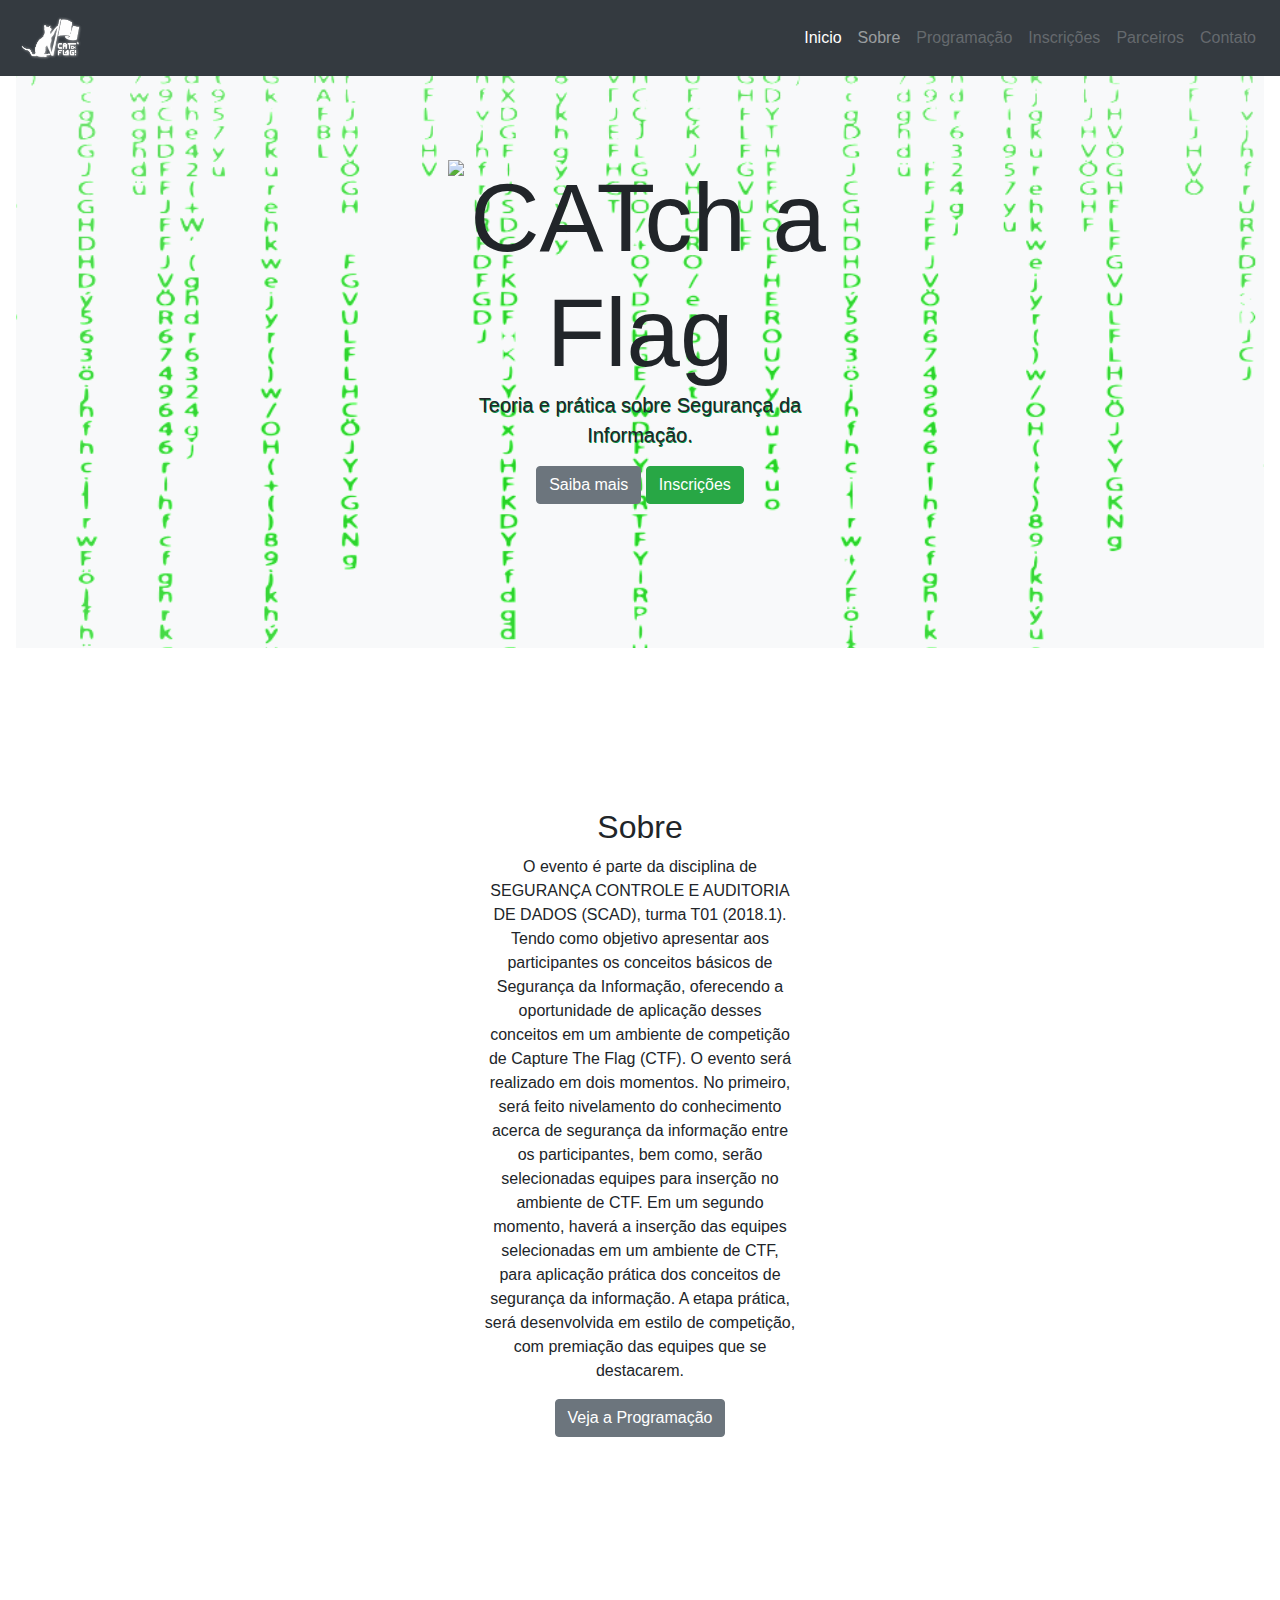
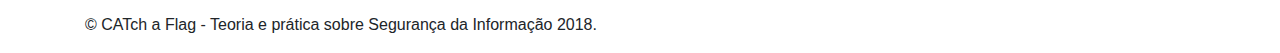
==== index.html @ 907e1eb1 "inserção de imagem visual" ====
<!doctype html>
<html lang="en">
  <head>
    <meta charset="utf-8">
    <meta name="viewport" content="width=device-width, initial-scale=1, shrink-to-fit=no">
    <meta name="description" content="">
    <meta name="author" content="">
    <link rel="icon" href="favicon.ico">

    <title>CATch a Flag - Teoria e prática sobre Segurança da Informação 2018</title>

    <!-- Bootstrap core CSS -->
    <link href="https://stackpath.bootstrapcdn.com/bootstrap/4.1.3/css/bootstrap.min.css" rel="stylesheet">

    <!-- Custom styles for this template -->
    <link href="style.css" rel="stylesheet">
  </head>

  <body>

    <nav class="navbar navbar-expand-md navbar-dark fixed-top bg-dark">
      <a class="navbar-brand" href="#"><img src="img/brand.png" height="50px" alt="CATchaFlag"></a>
      <button class="navbar-toggler" type="button" data-toggle="collapse" data-target="#navbarsExampleDefault" aria-controls="navbarsExampleDefault" aria-expanded="false" aria-label="Toggle navigation">
        <span class="navbar-toggler-icon"></span>
      </button>

      <div class="collapse navbar-collapse" id="navbarCollapse">
          <ul class="navbar-nav ml-auto">
            <li class="nav-item active">
              <a class="nav-link" href="#">Inicio <span class="sr-only">(current)</span></a>
            </li>
            <li class="nav-item">
              <a class="nav-link" href="#about">Sobre</a>
            </li>
            <li class="nav-item">
              <a class="nav-link disabled " href="#program">Programação</a>
            </li>
            <li class="nav-item">
              <a class="nav-link disabled" href="#subscribe">Inscrições</a>
              
            </li>
            <li class="nav-item">
                <a class="nav-link disabled " href="#partneers">Parceiros</a>
              </li>
            <li class="nav-item ">
              <a class="nav-link disabled" href="#contact">Contato</a>
            </li>
          </ul>
        </div>
      </nav>
    </nav>

    <main role="main">

      <!-- Main jumbotron for a primary marketing message or call to action -->
      <div class=" parallax position-relative overflow-hidden p-3 p-md-5 m-md-3 text-center bg-light"  >
          <div class="col-md-5 p-lg-5 mx-auto my-5 ">
            <img class="display-1 font-weight-normal img-fluid"  src="img/logosite.png"  alt="CATch a Flag">
            <p class="lead font-weight-normal" style="text-shadow: 0.5px 1px rgb(9, 146, 66);">Teoria e prática sobre Segurança da Informação.</p>
            <a class="btn btn-secondary" href="#about">Saiba mais </a>
            <a class="btn btn-success" href="#subscribe">Inscrições</a>
          </div>
        </div>

        <section id="about">
            <div class="container">
                <!-- Example row of columns -->
                <div class="row position-relative op-3 p-md-5 m-md-3 text-center ">
                  <div class="col-md-5 p-lg-5 mx-auto my-5 ">
                    <h2>Sobre</h2>
                    <p>O evento é parte da disciplina de SEGURANÇA CONTROLE E AUDITORIA DE DADOS (SCAD), turma T01 (2018.1). Tendo como objetivo apresentar aos participantes os conceitos básicos de Segurança da Informação, oferecendo a oportunidade de aplicação desses conceitos em um ambiente de competição de Capture The Flag (CTF).

                        O evento será realizado em dois momentos. No primeiro, será feito nivelamento do conhecimento acerca de segurança da informação entre os participantes, bem como, serão selecionadas equipes para inserção no ambiente de CTF. Em um segundo momento, haverá a inserção das equipes selecionadas em um ambiente de CTF, para aplicação prática dos conceitos de segurança da informação.
                        
                        A etapa prática, será desenvolvida em estilo de competição, com premiação das equipes que se destacarem.
                        </p>
                    <p><a class="btn btn-secondary" href="#program" role="button">Veja a Programação</a></p>
                  </div>
                  
                </div>
        </section>
        
      



    </main>

    <footer class="container">
      <p>&copy; CATch a Flag - Teoria e prática sobre Segurança da Informação 2018.</p>
    </footer>

    <!-- Bootstrap core JavaScript
    ================================================== -->
    <!-- Placed at the end of the document so the pages load faster -->
    <script src="https://code.jquery.com/jquery-3.3.1.slim.min.js" integrity="sha384-q8i/X+965DzO0rT7abK41JStQIAqVgRVzpbzo5smXKp4YfRvH+8abtTE1Pi6jizo" crossorigin="anonymous"></script>
    <script>window.jQuery || document.write('<script src="https://cdnjs.cloudflare.com/ajax/libs/jQuery-slimScroll/1.3.8/jquery.slimscroll.min.js"><\/script>')</script>
    <script src="https://cdnjs.cloudflare.com/ajax/libs/popper.js/1.14.4/popper.min.js"></script>
    <script src="https://stackpath.bootstrapcdn.com/bootstrap/4.1.3/js/bootstrap.min.js"></script>
  </body>
</html>
---- style.css ----
/* Move down content because we have a fixed navbar that is 3.5rem tall */
body {

}

.parallax { 
  /* The image used */
background-image: url("img/parallax.png");
/* Set a specific height */
height: 100%; 

/* Create the parallax scrolling effect */
background-attachment: fixed;
background-position: center;
background-repeat: no-repeat;
background-size: cover;
}
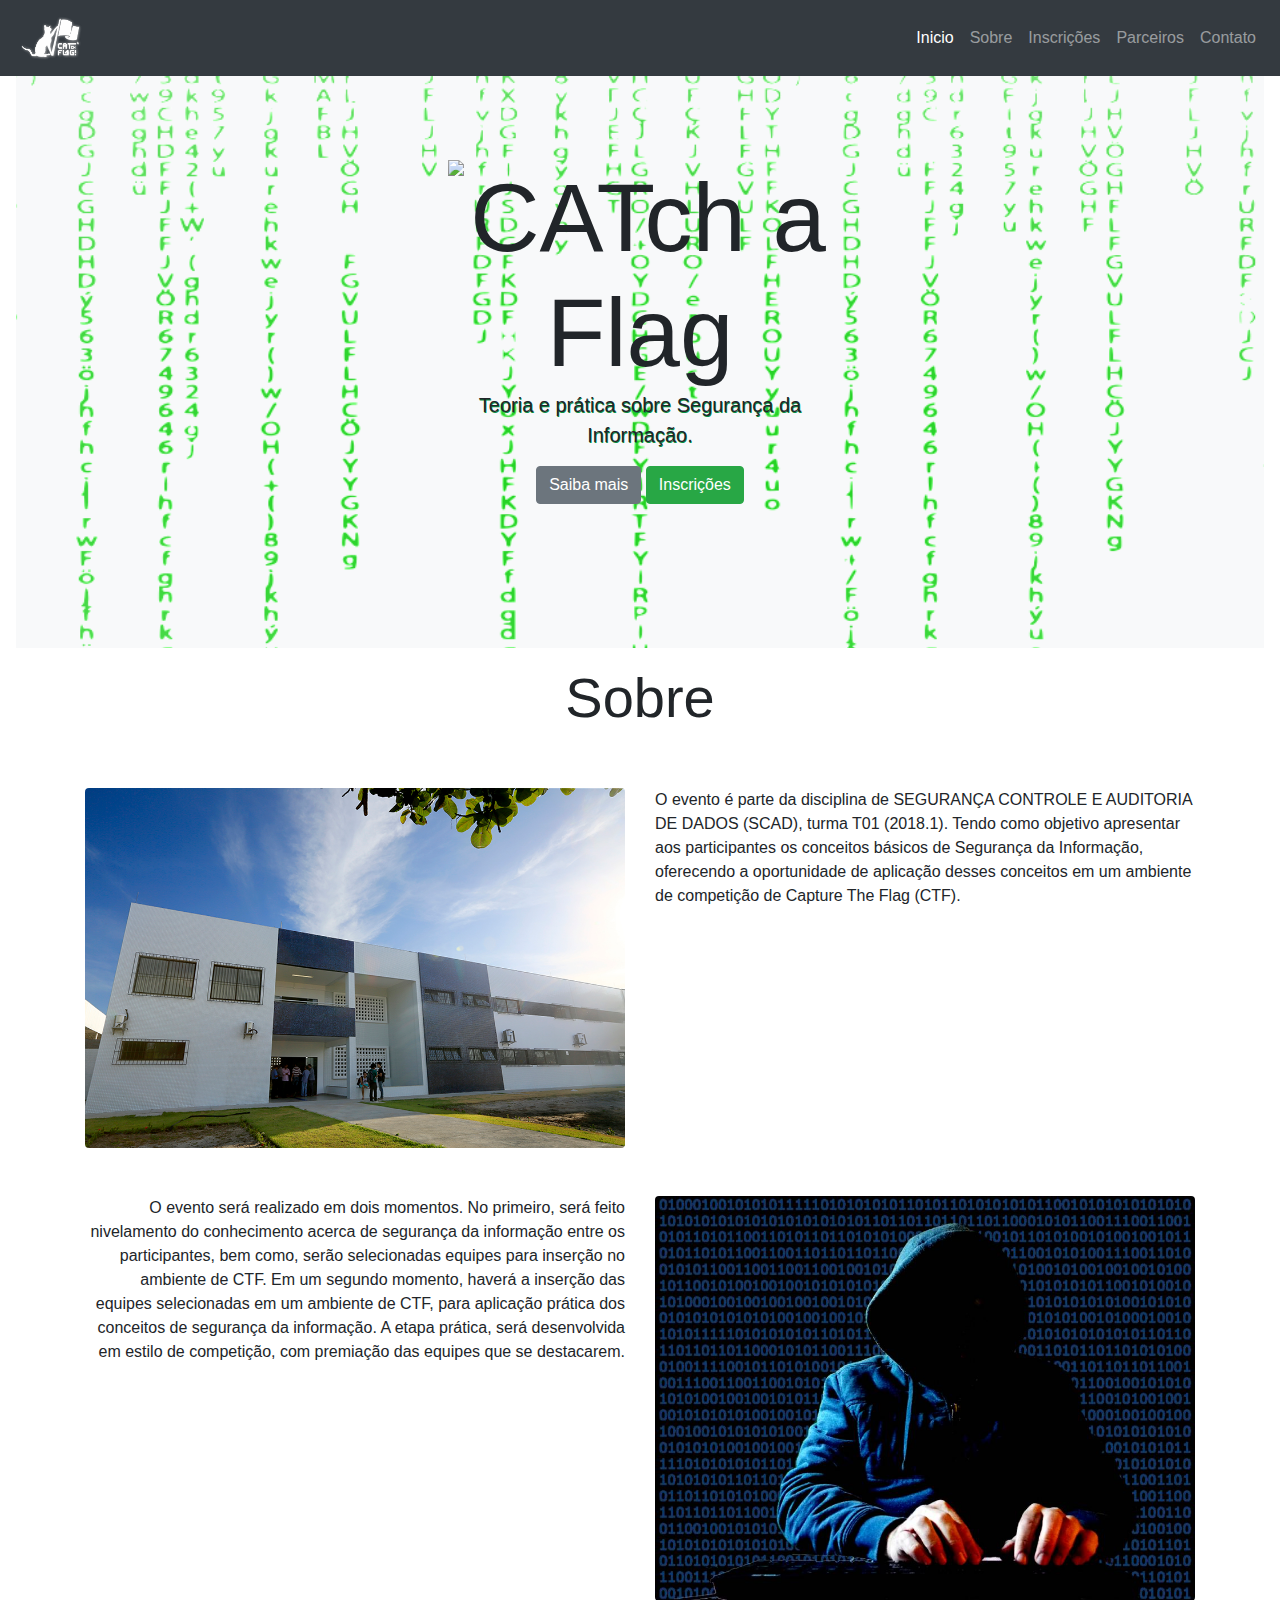
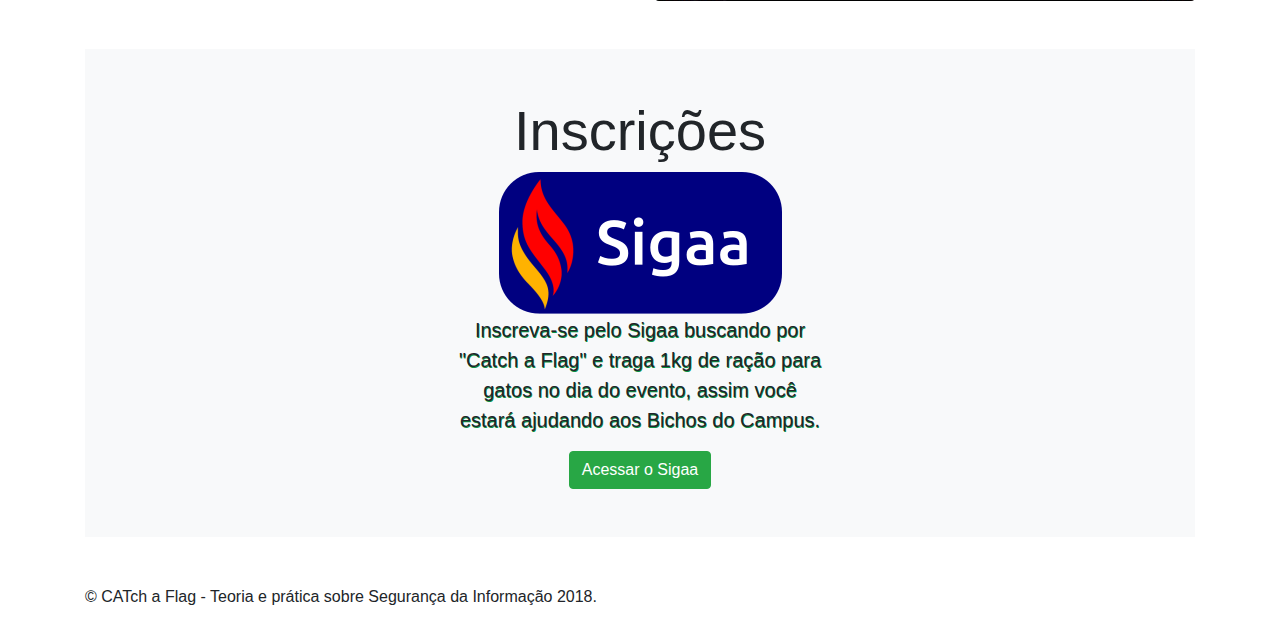
==== commit 838c8648: "Adição de novos campos" ====
--- a/index.html
+++ b/index.html
@@ -32,18 +32,18 @@
             <li class="nav-item">
               <a class="nav-link" href="#about">Sobre</a>
             </li>
+            <!--<li class="nav-item">
+              <a class="nav-link disabled " href="#program">Programação</a>
+            </li>-->
             <li class="nav-item">
-              <a class="nav-link disabled " href="#program">Programação</a>
-            </li>
-            <li class="nav-item">
-              <a class="nav-link disabled" href="#subscribe">Inscrições</a>
+              <a class="nav-link " href="#subscribe">Inscrições</a>
               
             </li>
             <li class="nav-item">
-                <a class="nav-link disabled " href="#partneers">Parceiros</a>
+                <a class="nav-link " href="#partneers">Parceiros</a>
               </li>
             <li class="nav-item ">
-              <a class="nav-link disabled" href="#contact">Contato</a>
+              <a class="nav-link " href="#contact">Contato</a>
             </li>
           </ul>
         </div>
@@ -62,24 +62,55 @@
           </div>
         </div>
 
+        
         <section id="about">
-            <div class="container">
-                <!-- Example row of columns -->
-                <div class="row position-relative op-3 p-md-5 m-md-3 text-center ">
+          <div class="container">
+              <!-- Example row of columns -->
+             
+              <div class="row position-relative  text-center ">
+                <div class="col-md-7 p-lg-12 mx-auto my-12 ">
+                  <h2 class="display-4">Sobre</h2>
+                <!--<p><a class="btn btn-secondary" href="#program" role="button">Veja a Programação</a></p>-->
+                </div>
+              </div>
+              <div class="row  mt-5">
+                  <div class="col-md-6">
+                      <img src="img/dcomp.jpg" alt="dcomp" class="img-fluid rounded">             
+                    </div>
+                    <div class="col-md-6">
+                        <p>O evento é parte da disciplina de SEGURANÇA CONTROLE E AUDITORIA DE DADOS (SCAD), turma T01 (2018.1). Tendo como objetivo apresentar aos participantes os conceitos básicos de Segurança da Informação, oferecendo a oportunidade de aplicação desses conceitos em um ambiente de competição de Capture The Flag (CTF). </p>            
+                   </div>
+             </div>
+             <div class="row  mt-5">
+                <div class="col-md-6">
+                    <p class="text-right"  >  O evento será realizado em dois momentos. No primeiro, será feito nivelamento do conhecimento acerca de segurança da informação entre os participantes, bem como, serão selecionadas equipes para inserção no ambiente de CTF. Em um segundo momento, haverá a inserção das equipes selecionadas em um ambiente de CTF, para aplicação prática dos conceitos de segurança da informação. A etapa prática, será desenvolvida em estilo de competição, com premiação das equipes que se destacarem.</p>            
+                </div>
+              <div class="col-md-6">
+                      <img src="img/hackabout.jpg" alt="competidores" class="img-fluid rounded">             
+                </div>
+              
+                
+              </div>
+      </section>
+      <section id="subscribe">
+          <div class="container">
+              
+              <!-- Example row of columns -->
+              <div class="position-relative overflow-hidden text-center bg-light"  >
                   <div class="col-md-5 p-lg-5 mx-auto my-5 ">
-                    <h2>Sobre</h2>
-                    <p>O evento é parte da disciplina de SEGURANÇA CONTROLE E AUDITORIA DE DADOS (SCAD), turma T01 (2018.1). Tendo como objetivo apresentar aos participantes os conceitos básicos de Segurança da Informação, oferecendo a oportunidade de aplicação desses conceitos em um ambiente de competição de Capture The Flag (CTF).
-
-                        O evento será realizado em dois momentos. No primeiro, será feito nivelamento do conhecimento acerca de segurança da informação entre os participantes, bem como, serão selecionadas equipes para inserção no ambiente de CTF. Em um segundo momento, haverá a inserção das equipes selecionadas em um ambiente de CTF, para aplicação prática dos conceitos de segurança da informação.
-                        
-                        A etapa prática, será desenvolvida em estilo de competição, com premiação das equipes que se destacarem.
-                        </p>
-                    <p><a class="btn btn-secondary" href="#program" role="button">Veja a Programação</a></p>
+                      <h2 class="display-4">Inscrições</h2>
+                    <img class="display-1 font-weight-normal img-fluid"  src="img/sigaa.png"  alt="CATch a Flag">
+                    <p class="lead font-weight-normal" style="text-shadow: 0.5px 1px rgb(9, 146, 66);">Inscreva-se pelo Sigaa buscando por "Catch a Flag" e traga 1kg de ração para gatos no dia do evento, assim você estará ajudando aos Bichos do Campus.</p>
+                    <a class="btn btn-success" href="http://bit.ly/extensaoufs">Acessar o Sigaa</a>
                   </div>
-                  
                 </div>
-        </section>
+                
+              </div>
         
+      </section>
+      <section>
+        
+      </section>
       
 
 
--- a/style.css
+++ b/style.css
@@ -15,3 +15,17 @@
 background-repeat: no-repeat;
 background-size: cover;
 }
+
+.parallax2 { 
+  /* The image used */
+background-image: url("img/pata.png");
+
+/* Set a specific height */
+height: 100%; 
+
+/* Create the parallax scrolling effect */
+background-attachment: fixed;
+background-position: center;
+background-repeat: repeat;
+background-size: cover;
+}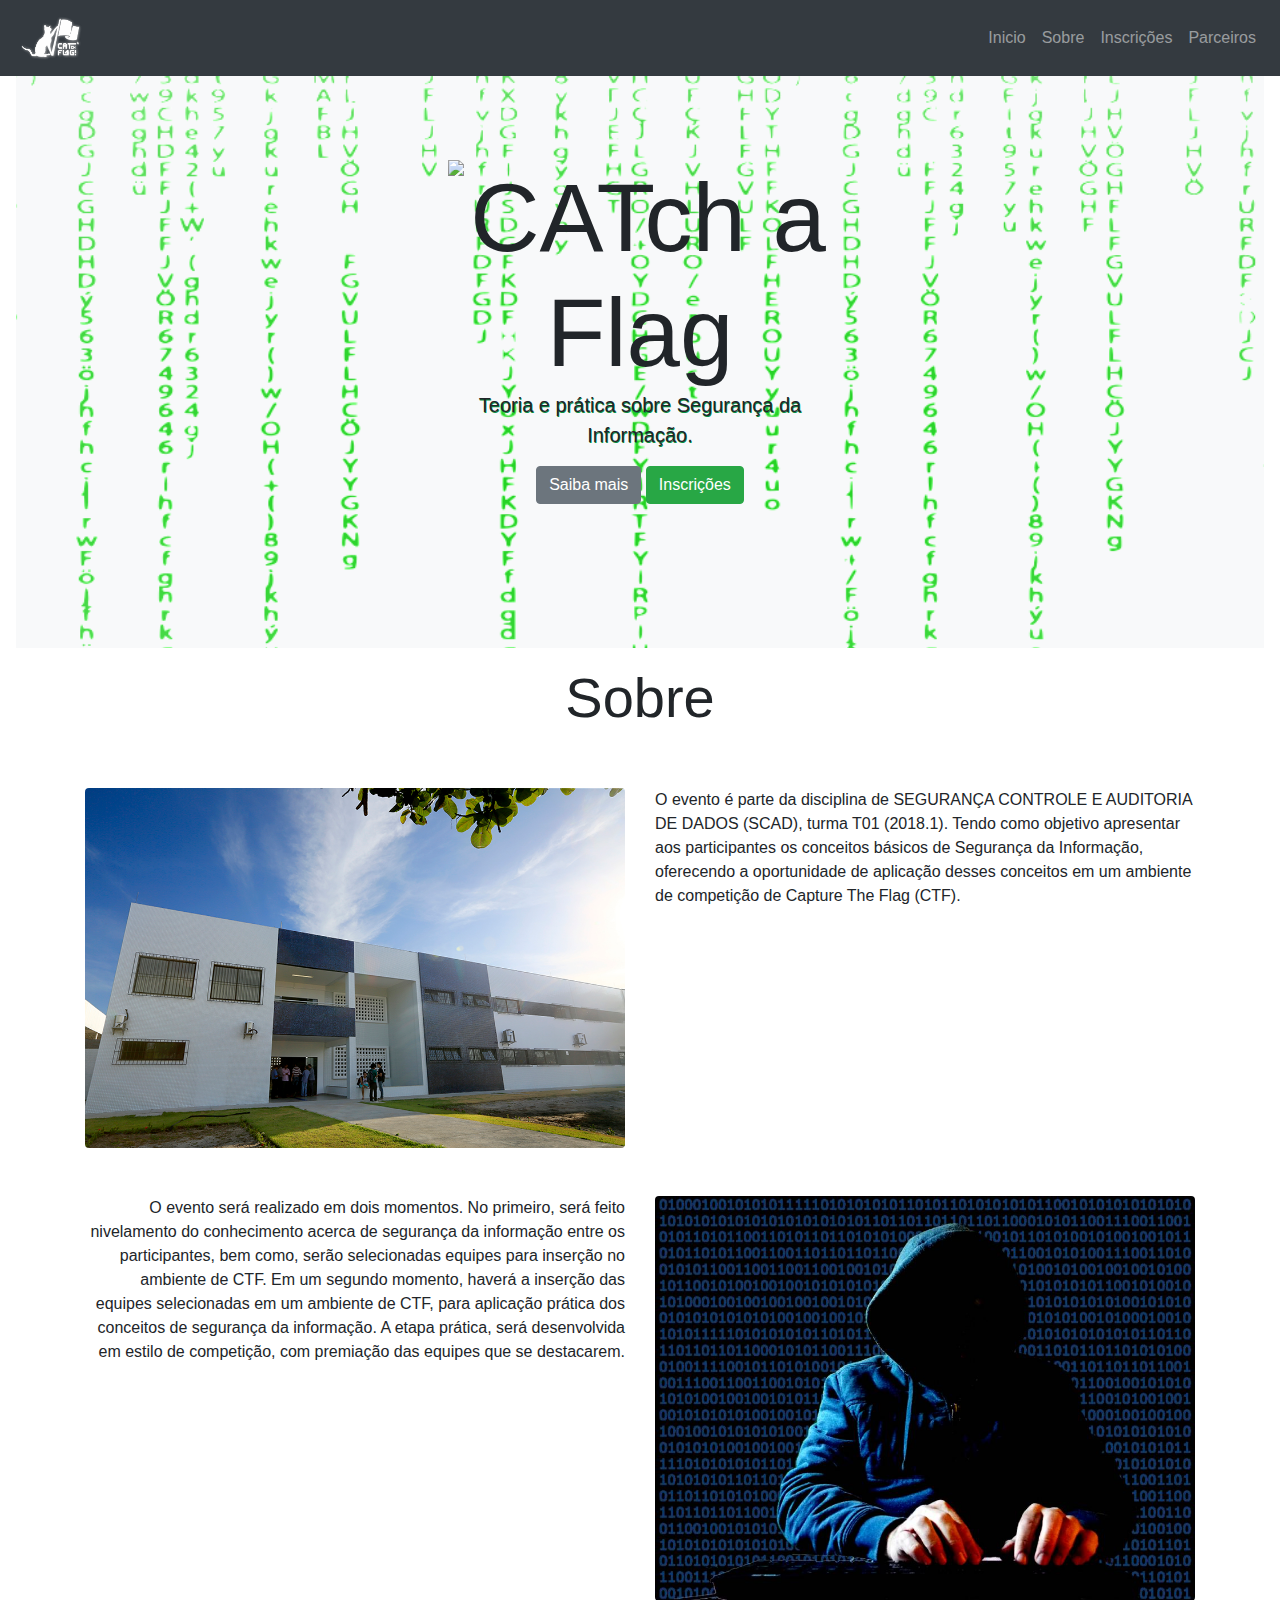
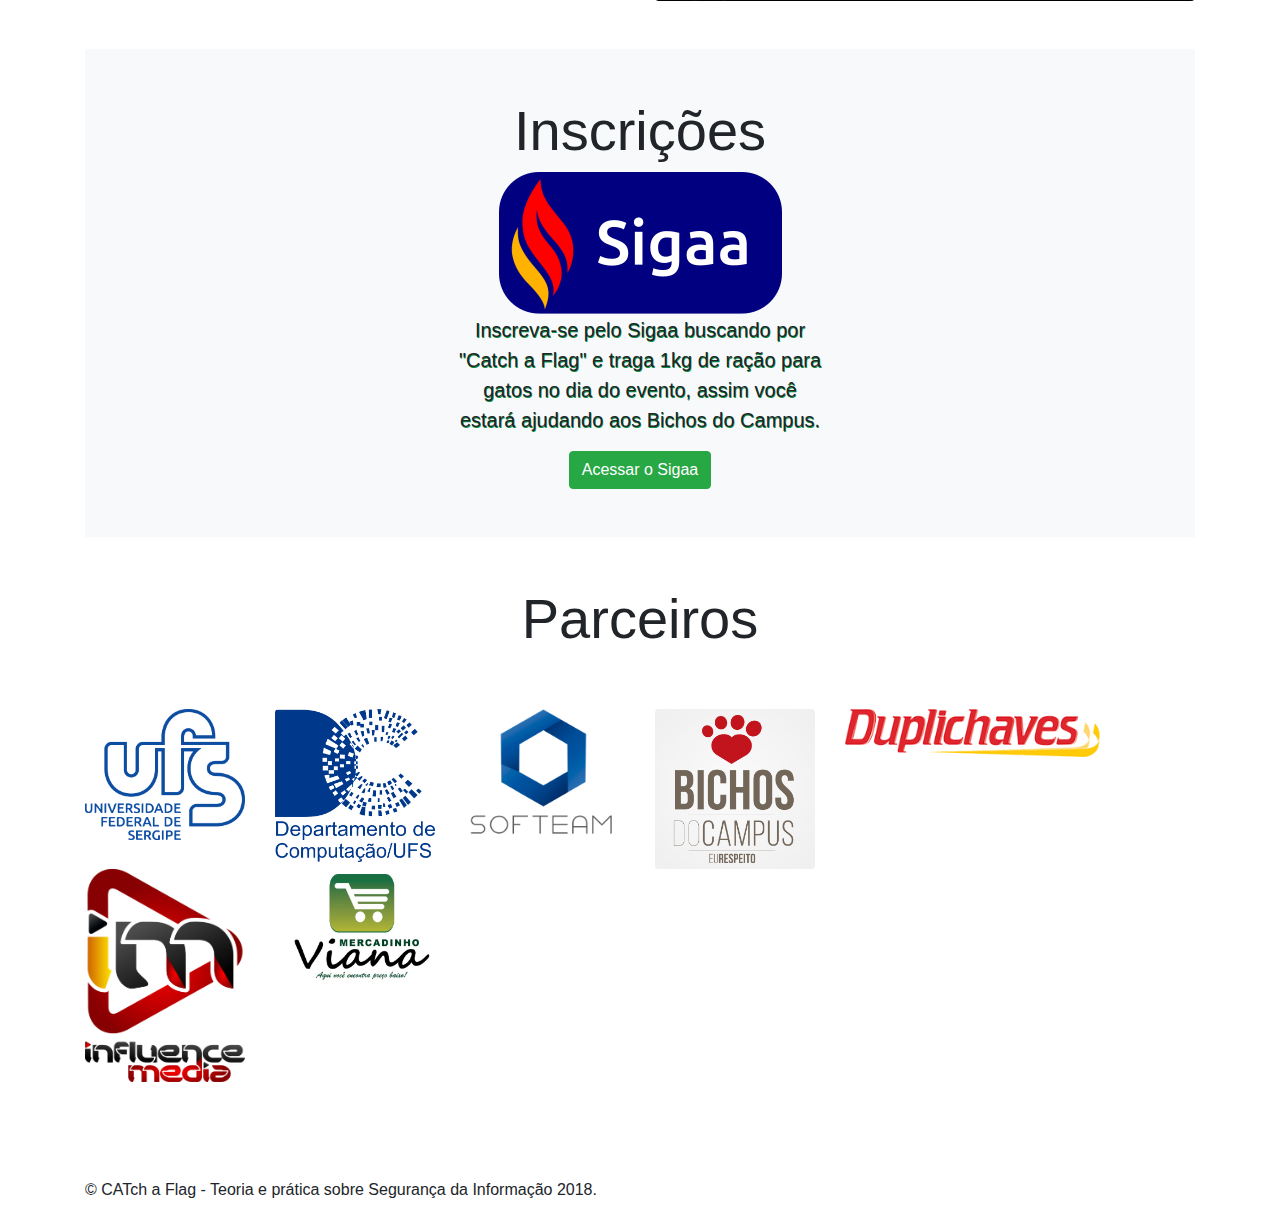
==== commit 9cbf6708: "Inserção de parceiros" ====
--- a/index.html
+++ b/index.html
@@ -26,7 +26,7 @@
 
       <div class="collapse navbar-collapse" id="navbarCollapse">
           <ul class="navbar-nav ml-auto">
-            <li class="nav-item active">
+            <li class="nav-item">
               <a class="nav-link" href="#">Inicio <span class="sr-only">(current)</span></a>
             </li>
             <li class="nav-item">
@@ -42,9 +42,9 @@
             <li class="nav-item">
                 <a class="nav-link " href="#partneers">Parceiros</a>
               </li>
-            <li class="nav-item ">
+            <!--<li class="nav-item ">
               <a class="nav-link " href="#contact">Contato</a>
-            </li>
+            </li>-->
           </ul>
         </div>
       </nav>
@@ -108,8 +108,48 @@
               </div>
         
       </section>
-      <section>
-        
+      <section id="partneers">
+          <div class="container">
+              <!-- Example row of columns -->
+             
+              <div class="row position-relative  text-center ">
+                <div class="col-md-7 p-lg-12 mx-auto my-12 ">
+                  <h2 class="display-4">Parceiros</h2>
+                <!--<p><a class="btn btn-secondary" href="#program" role="button">Veja a Programação</a></p>-->
+                </div>
+              </div>
+              <div class="row  mt-5">
+                  <div class="col-md-2">
+                      <img src="img/partners/ufs_principal_positiva.png" alt="dcomp" class="img-fluid rounded">             
+                    </div>
+                    <div class="col-md-2">
+                        <img src="img/partners/LOGO_DCOMP_UFS.png" alt="dcomp" class="img-fluid rounded">             
+                      </div>
+                      <div class="col-md-2">
+                          <img src="img/partners/softeam_logo1_trans.png" alt="dcomp" class="img-fluid rounded">             
+                        </div>
+                      <div class="col-md-2">
+                          <img src="img/partners/bichos.png" alt="dcomp" class="img-fluid rounded"> 
+                                      
+
+                          
+                          </div>
+                          <div class="col-md-3">
+                              <img src="img/partners/duplichaves.png" alt="dcomp" class="img-fluid ">             
+                          </div>
+                              <div class="col-md-2">
+                                  <img src="img/partners/LOGO_INFLUENCE_MEDIA.png" alt="dcomp" class="img-fluid rounded">             
+                                </div>
+                                <div class="col-md-2">
+                                    <img src="img/partners/Mercadinho_Viana.jpg" alt="dcomp" class="img-fluid rounded">             
+                                  </div>
+                   </div> 
+                   <div class="row  mt-5 text-center">         
+                            
+                            
+                               </div>     
+                    </div> 
+             </div>
       </section>
       
 
@@ -117,7 +157,7 @@
 
     </main>
 
-    <footer class="container">
+    <footer class="container mt-5">
       <p>&copy; CATch a Flag - Teoria e prática sobre Segurança da Informação 2018.</p>
     </footer>
 
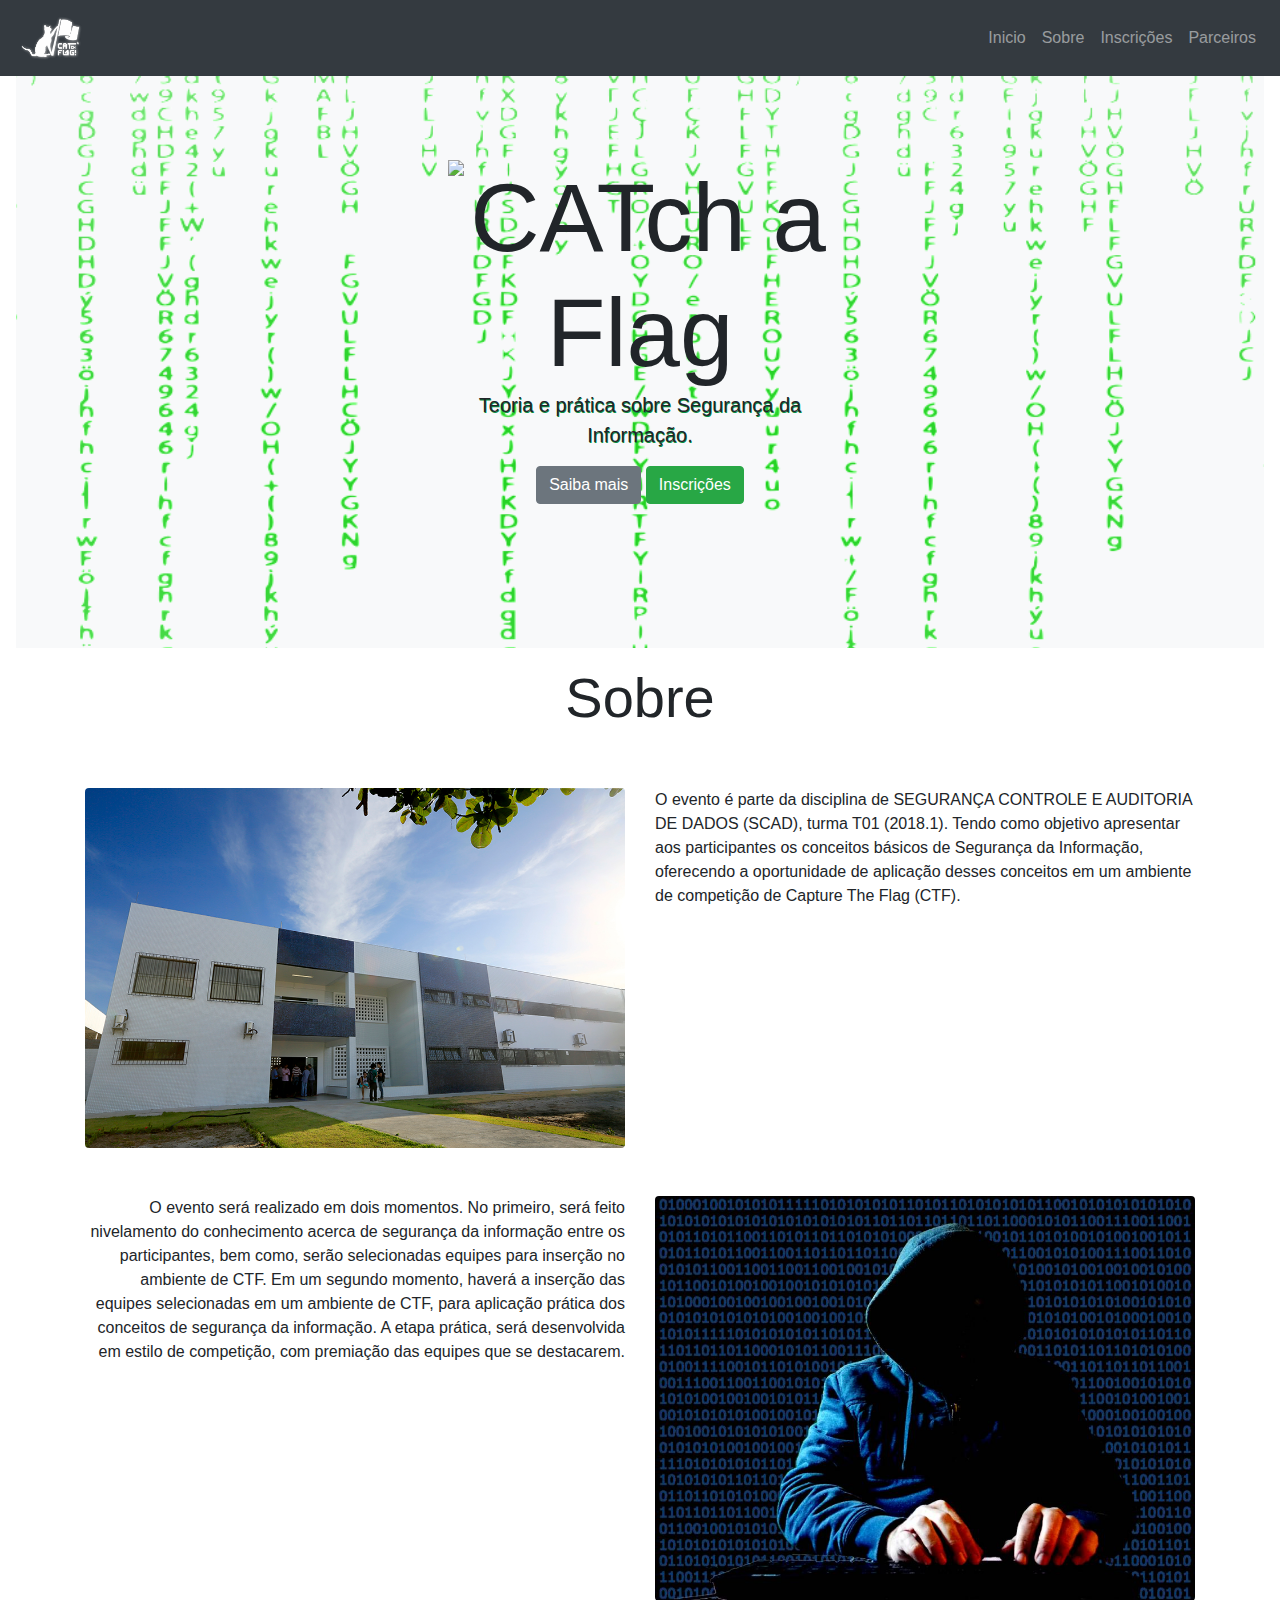
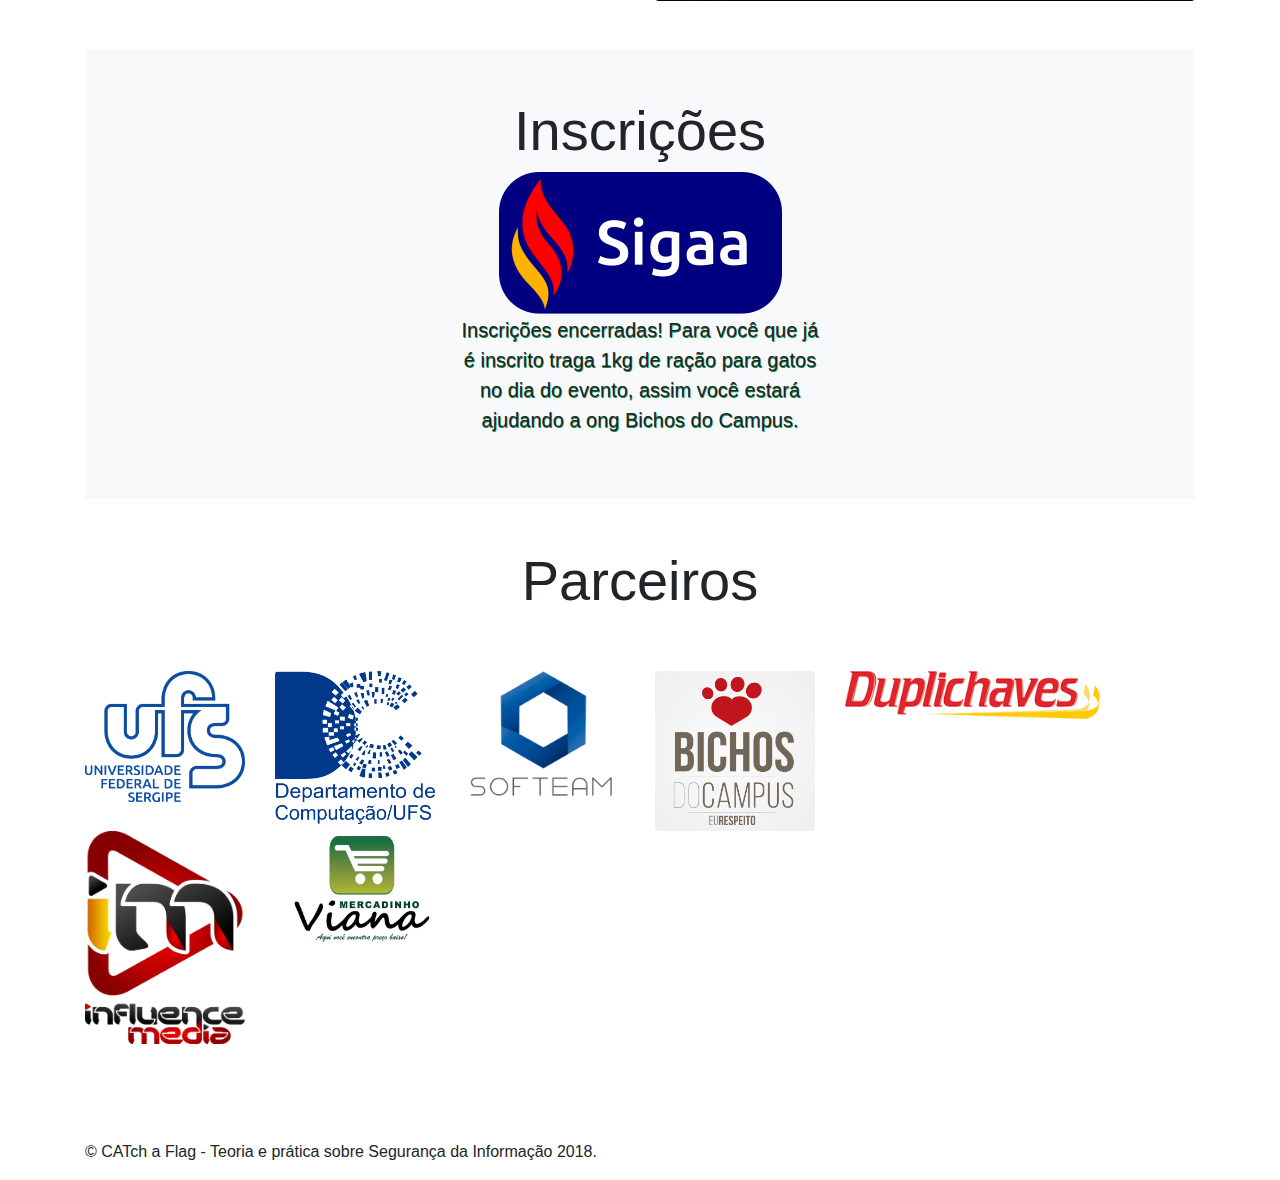
==== commit 03a88ac5: "Fechando as inscrições" ====
--- a/index.html
+++ b/index.html
@@ -100,8 +100,8 @@
                   <div class="col-md-5 p-lg-5 mx-auto my-5 ">
                       <h2 class="display-4">Inscrições</h2>
                     <img class="display-1 font-weight-normal img-fluid"  src="img/sigaa.png"  alt="CATch a Flag">
-                    <p class="lead font-weight-normal" style="text-shadow: 0.5px 1px rgb(9, 146, 66);">Inscreva-se pelo Sigaa buscando por "Catch a Flag" e traga 1kg de ração para gatos no dia do evento, assim você estará ajudando aos Bichos do Campus.</p>
-                    <a class="btn btn-success" href="http://bit.ly/extensaoufs">Acessar o Sigaa</a>
+                    <p class="lead font-weight-normal" style="text-shadow: 0.5px 1px rgb(9, 146, 66);">Inscrições encerradas! Para você que já é inscrito traga 1kg de ração para gatos no dia do evento, assim você estará ajudando a ong Bichos do Campus.</p>
+                    <!--<a class="btn btn-success" href="http://bit.ly/extensaoufs">Acessar o Sigaa</a>-->
                   </div>
                 </div>
                 
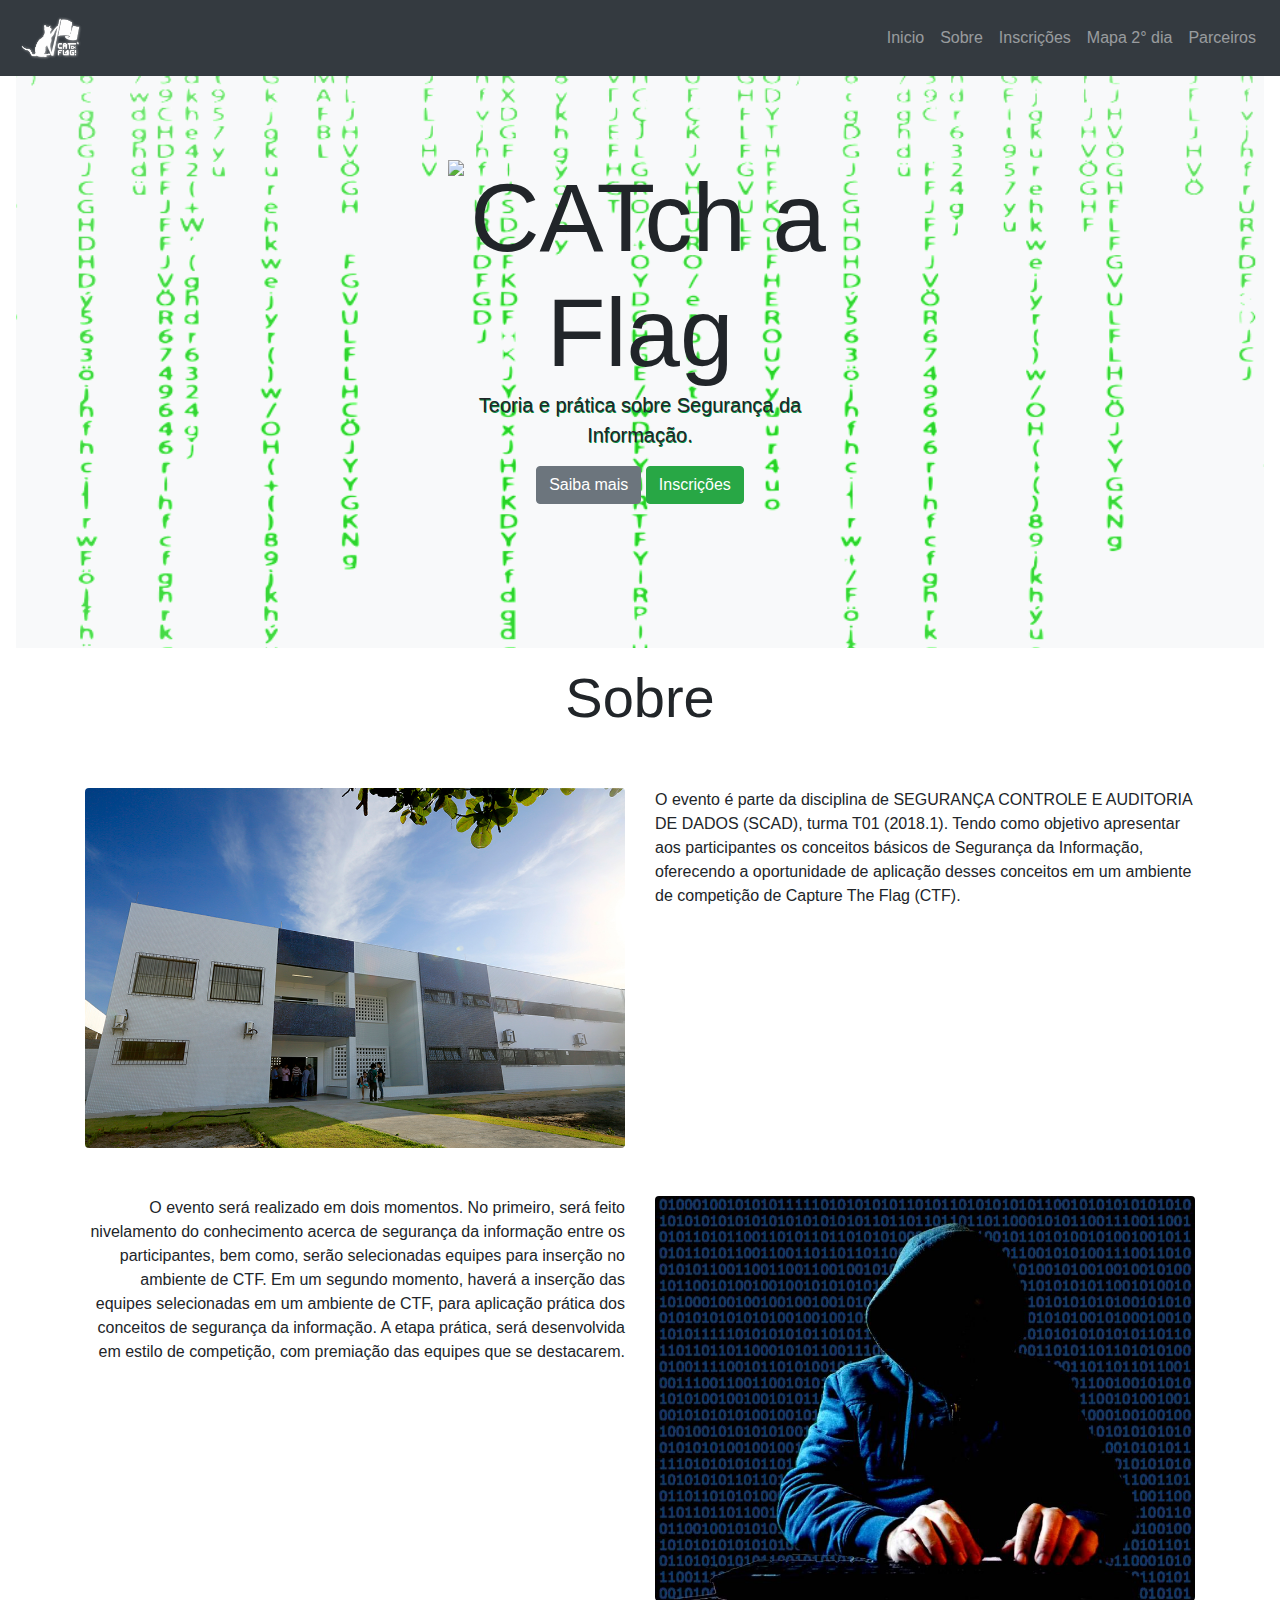
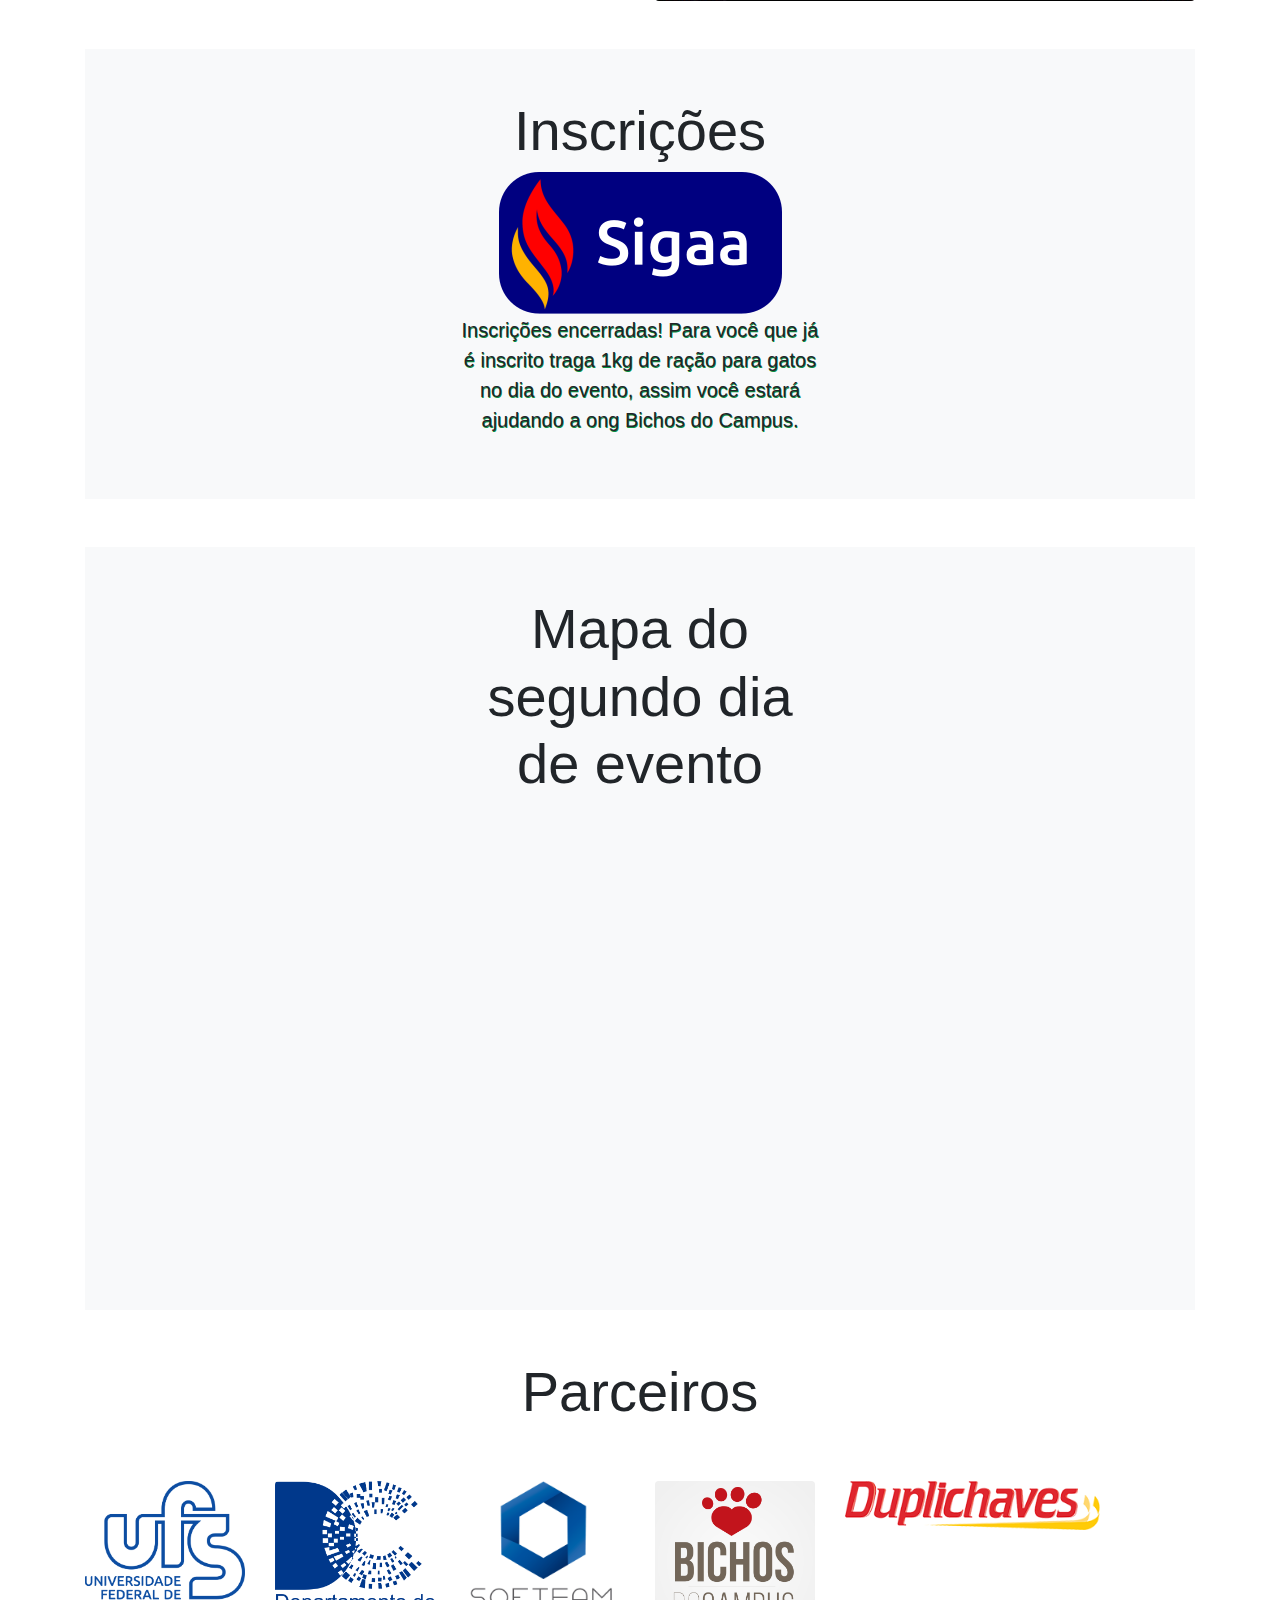
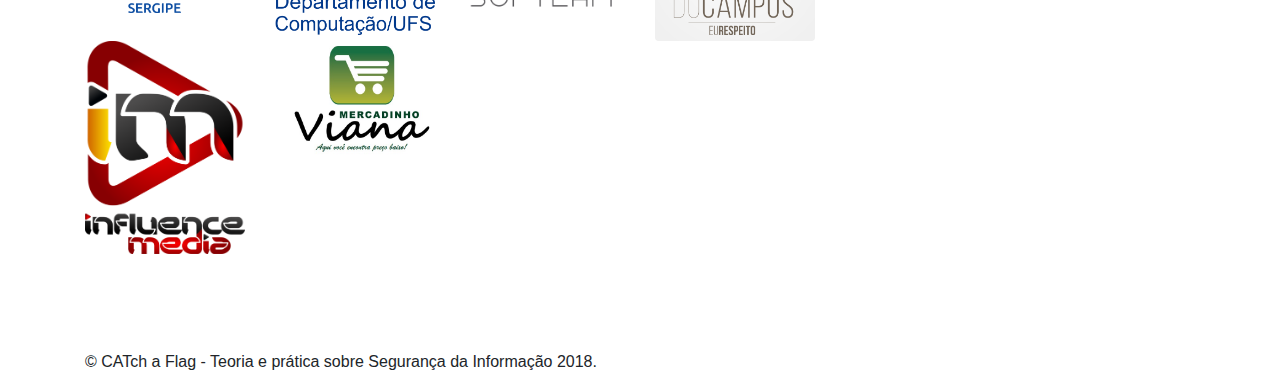
==== commit 8579487d: "Inserção do mapa" ====
--- a/index.html
+++ b/index.html
@@ -37,6 +37,10 @@
             </li>-->
             <li class="nav-item">
               <a class="nav-link " href="#subscribe">Inscrições</a>
+              
+            </li>
+            <li class="nav-item">
+              <a class="nav-link " href="#map">Mapa 2° dia</a>
               
             </li>
             <li class="nav-item">
@@ -108,6 +112,21 @@
               </div>
         
       </section>
+      <section id="Map">
+        <div class="container">
+            
+            <!-- Example row of columns -->
+            <div class="position-relative overflow-hidden text-center bg-light"  >
+                <div class="col-md-5 p-lg-5 mx-auto my-5 ">
+                    <h2 class="display-4">Mapa do segundo dia de evento</h2>
+                    <iframe src="https://www.google.com/maps/embed?pb=!1m28!1m12!1m3!1d979.3817821196689!2d-37.102023657968715!3d-10.923497091377483!2m3!1f0!2f0!3f0!3m2!1i1024!2i768!4f13.1!4m13!3e2!4m3!3m2!1d-10.9245777!2d-37.1047243!4m3!3m2!1d-10.9226412!2d-37.0998674!4m3!3m2!1d-10.9238667!2d-37.101569999999995!5e0!3m2!1spt-BR!2sbr!4v1536260952082" width="600" height="450" frameborder="0" style="border:0" allowfullscreen></iframe>
+                  
+                </div>
+              </div>
+              
+            </div>
+      
+    </section>
       <section id="partneers">
           <div class="container">
               <!-- Example row of columns -->
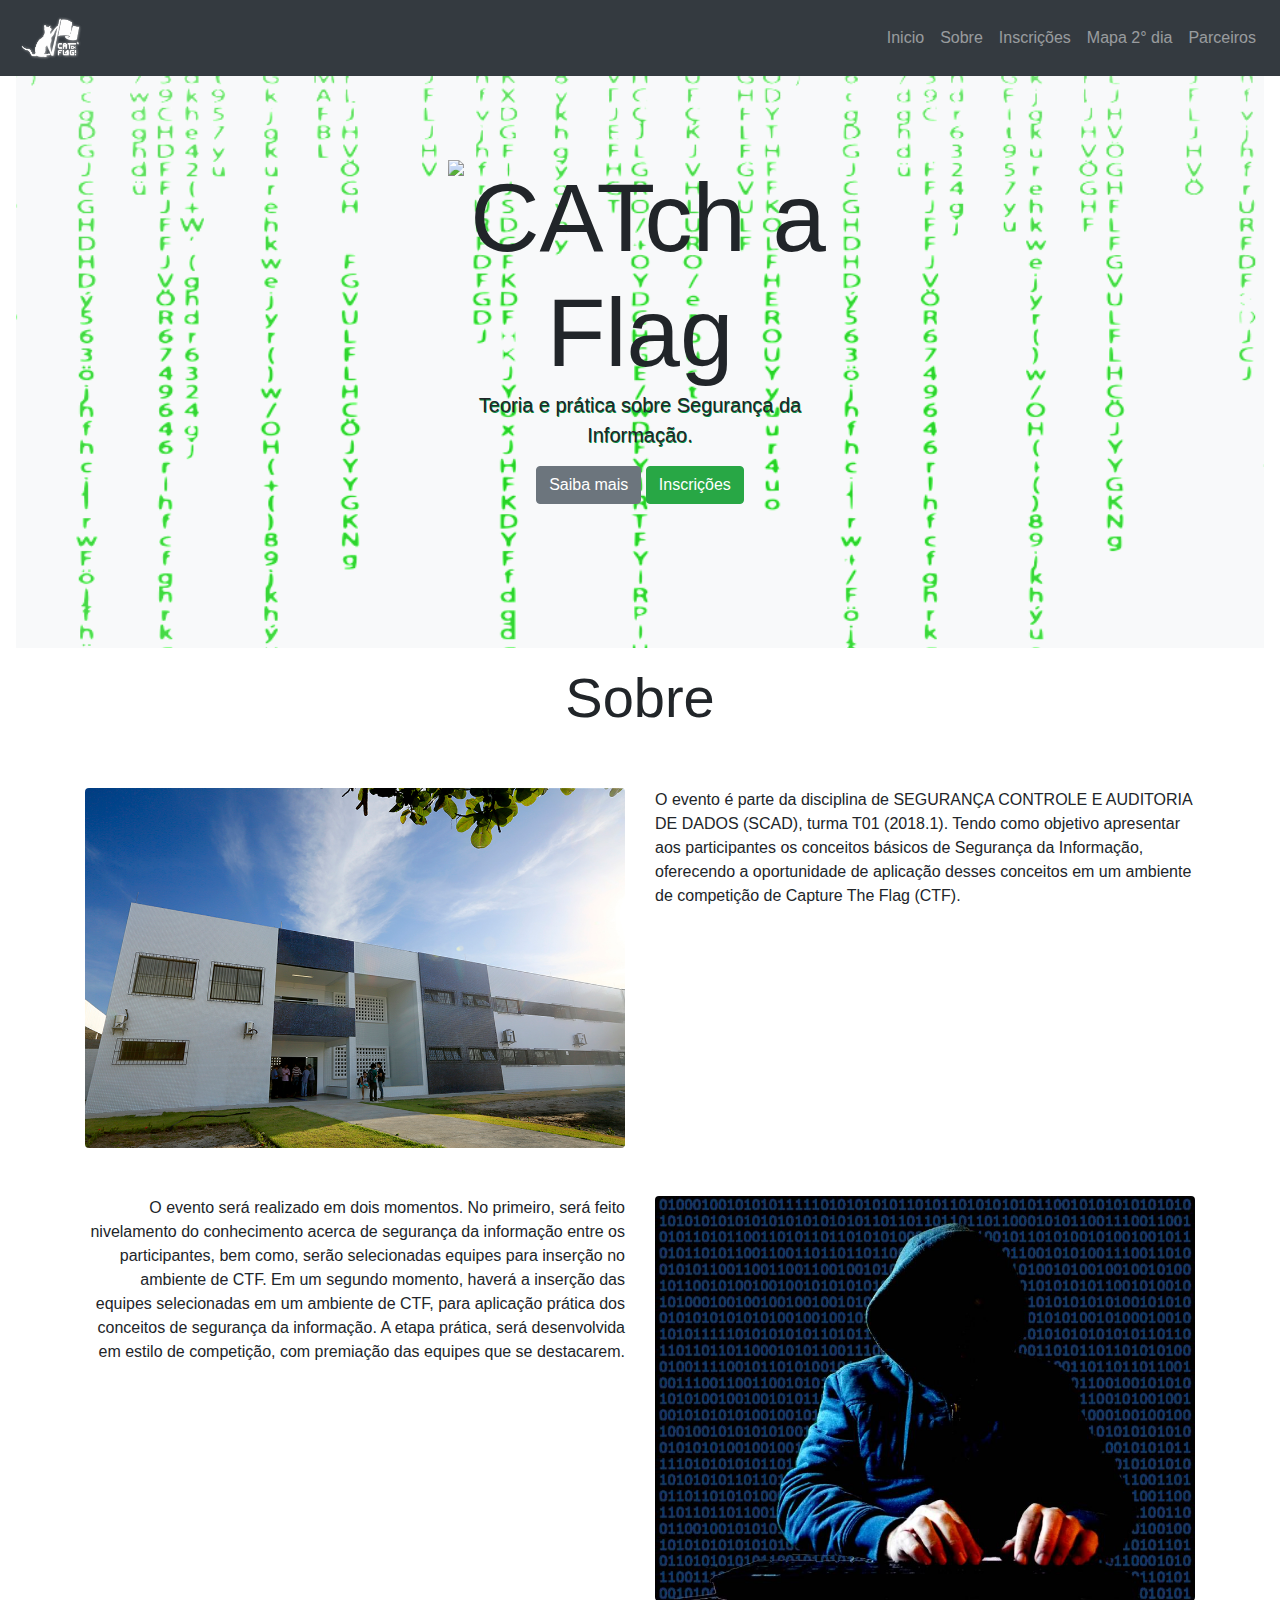
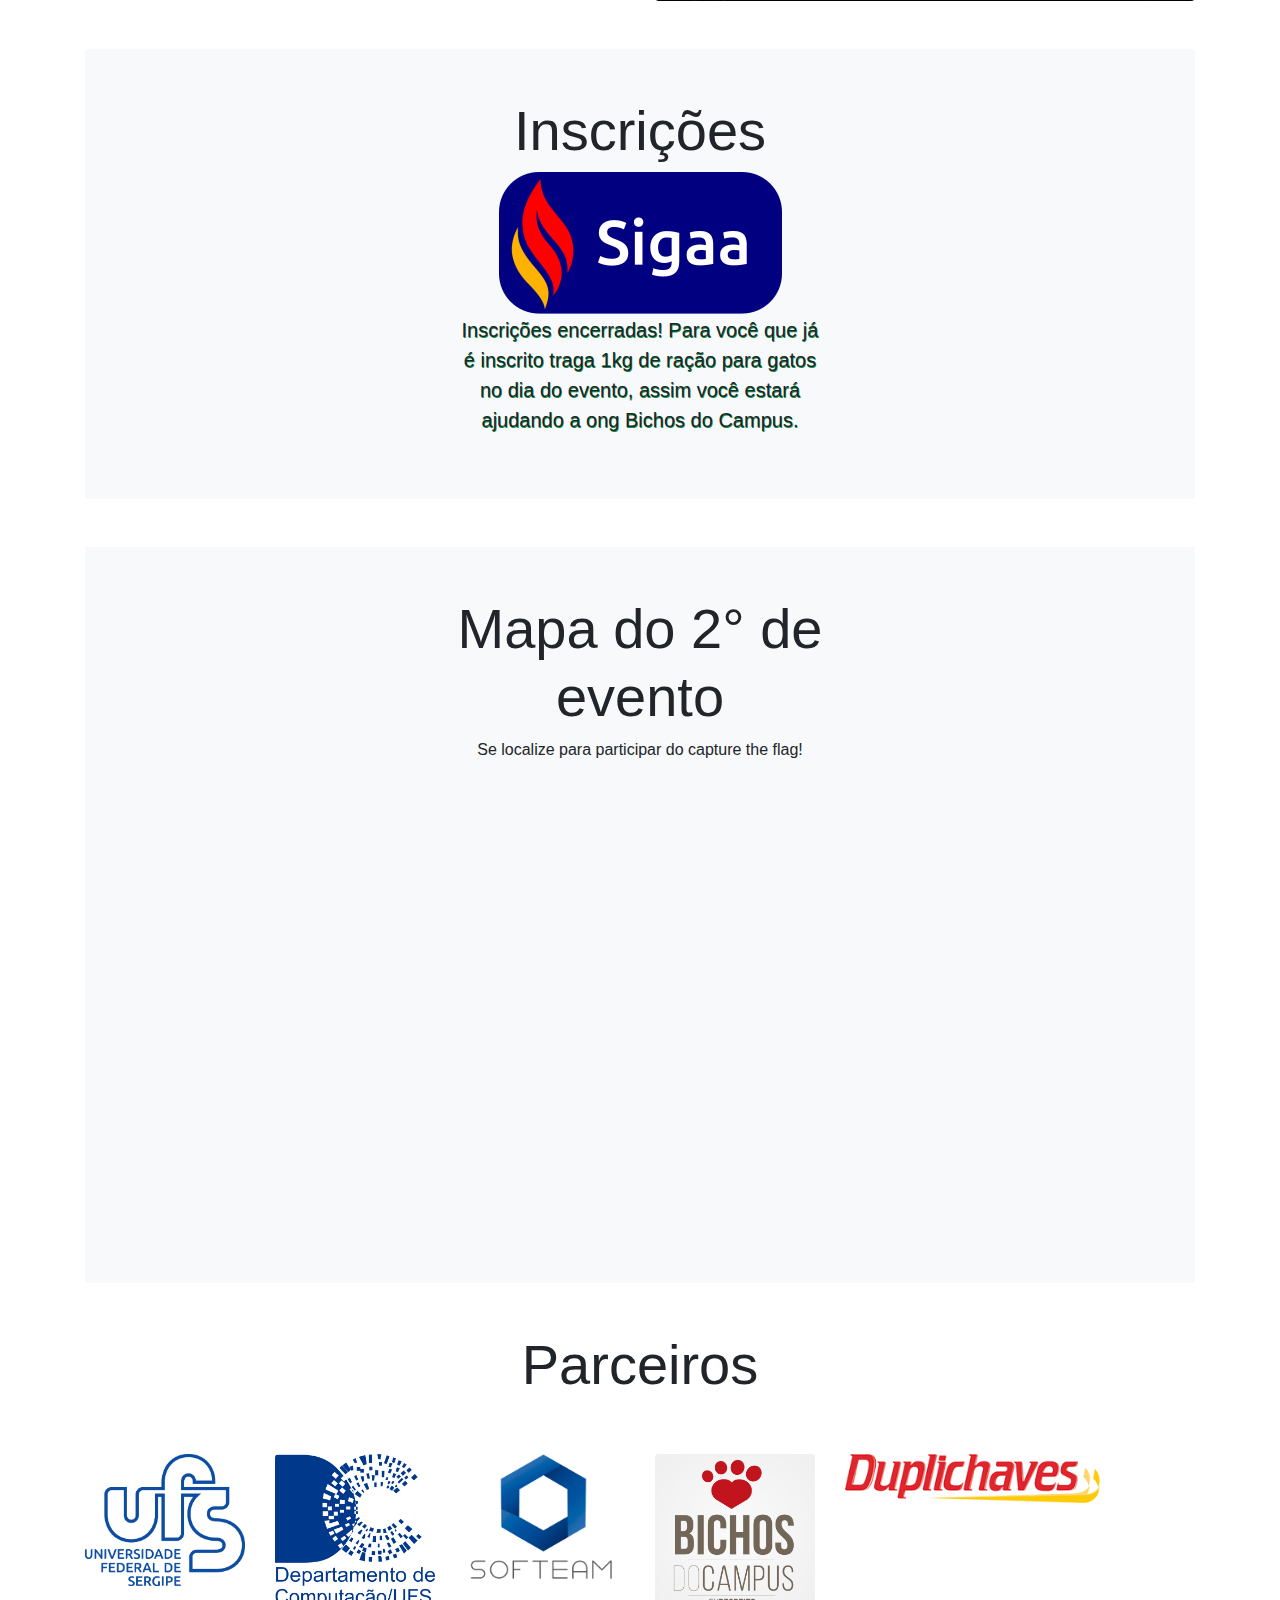
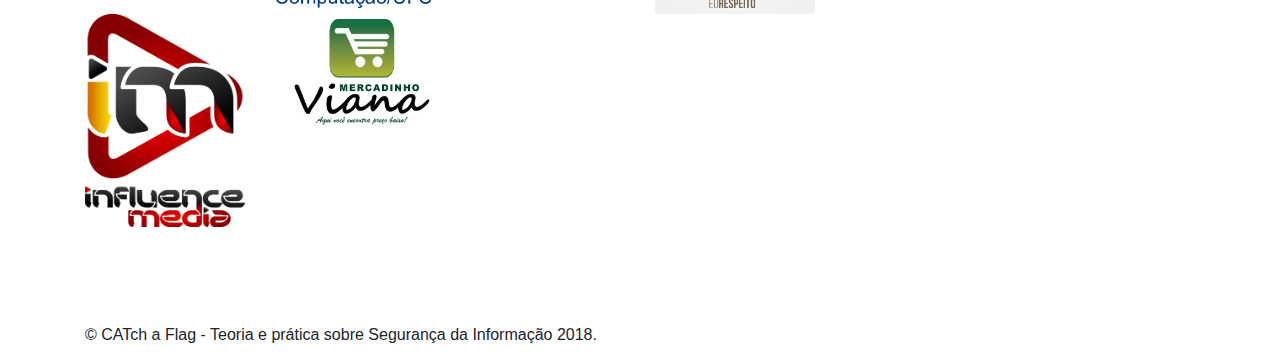
==== commit a7b48bf6: "Alteração mapa" ====
--- a/index.html
+++ b/index.html
@@ -118,8 +118,9 @@
             <!-- Example row of columns -->
             <div class="position-relative overflow-hidden text-center bg-light"  >
                 <div class="col-md-5 p-lg-5 mx-auto my-5 ">
-                    <h2 class="display-4">Mapa do segundo dia de evento</h2>
-                    <iframe src="https://www.google.com/maps/embed?pb=!1m28!1m12!1m3!1d979.3817821196689!2d-37.102023657968715!3d-10.923497091377483!2m3!1f0!2f0!3f0!3m2!1i1024!2i768!4f13.1!4m13!3e2!4m3!3m2!1d-10.9245777!2d-37.1047243!4m3!3m2!1d-10.9226412!2d-37.0998674!4m3!3m2!1d-10.9238667!2d-37.101569999999995!5e0!3m2!1spt-BR!2sbr!4v1536260952082" width="600" height="450" frameborder="0" style="border:0" allowfullscreen></iframe>
+                    <h2 class="display-4">Mapa do 2° de evento</h2>
+                    <p> Se localize para participar do capture the flag!</p>
+                    <iframe src="https://www.google.com/maps/embed?pb=!1m28!1m12!1m3!1d979.3817821196689!2d-37.102023657968715!3d-10.923497091377483!2m3!1f0!2f0!3f0!3m2!1i1024!2i768!4f13.1!4m13!3e2!4m3!3m2!1d-10.9245777!2d-37.1047243!4m3!3m2!1d-10.9226412!2d-37.0998674!4m3!3m2!1d-10.9238667!2d-37.101569999999995!5e0!3m2!1spt-BR!2sbr!4v1536260952082" width="600" height="450" frameborder="0" style="border:0; align-self: center"  allowfullscreen></iframe>
                   
                 </div>
               </div>
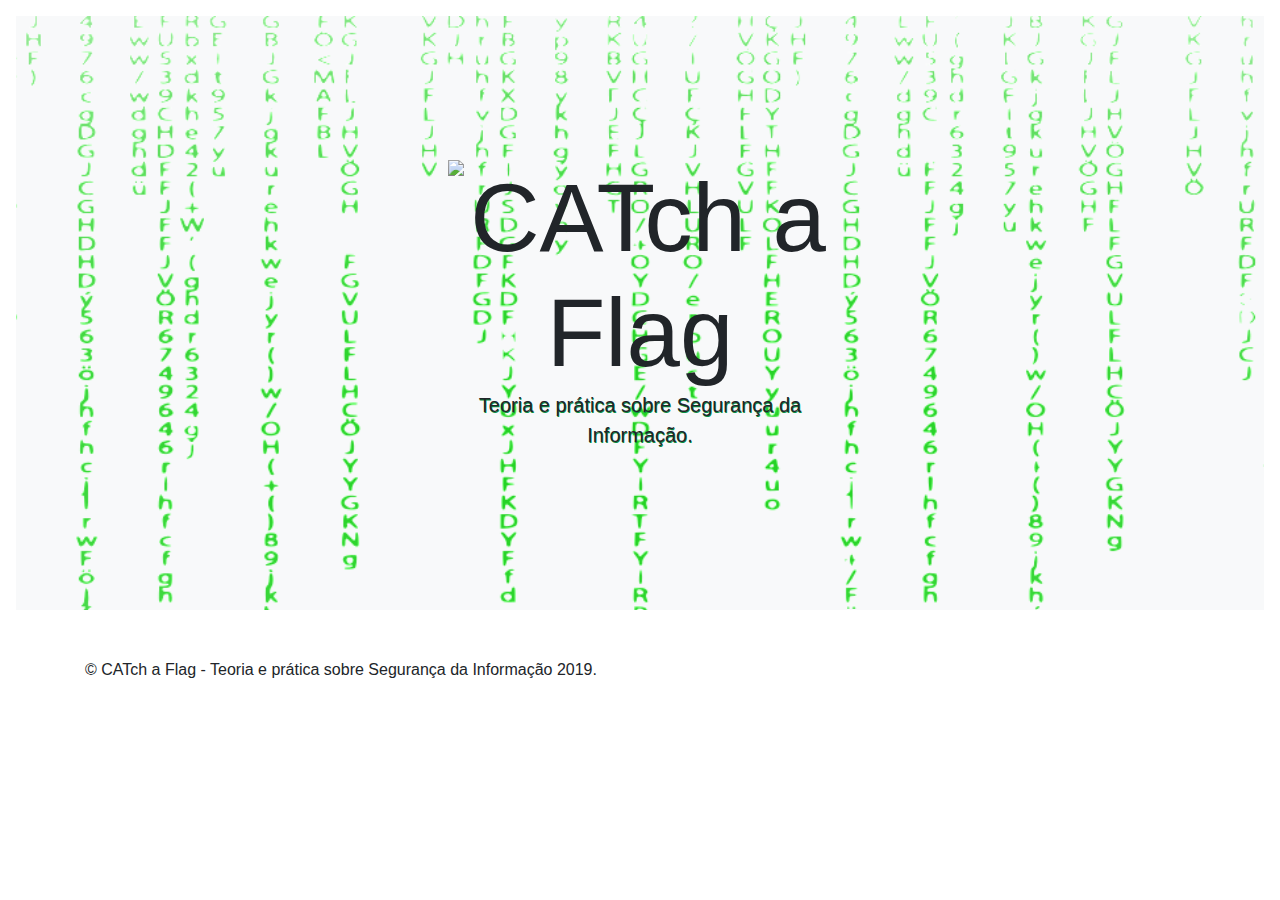
==== commit 95f3f75b: "Alteração para uma página temporária" ====
--- a/index.html
+++ b/index.html
@@ -7,7 +7,7 @@
     <meta name="author" content="">
     <link rel="icon" href="favicon.ico">
 
-    <title>CATch a Flag - Teoria e prática sobre Segurança da Informação 2018</title>
+    <title>CATch a Flag - Teoria e prática sobre Segurança da Informação 2019</title>
 
     <!-- Bootstrap core CSS -->
     <link href="https://stackpath.bootstrapcdn.com/bootstrap/4.1.3/css/bootstrap.min.css" rel="stylesheet">
@@ -18,41 +18,7 @@
 
   <body>
 
-    <nav class="navbar navbar-expand-md navbar-dark fixed-top bg-dark">
-      <a class="navbar-brand" href="#"><img src="img/brand.png" height="50px" alt="CATchaFlag"></a>
-      <button class="navbar-toggler" type="button" data-toggle="collapse" data-target="#navbarsExampleDefault" aria-controls="navbarsExampleDefault" aria-expanded="false" aria-label="Toggle navigation">
-        <span class="navbar-toggler-icon"></span>
-      </button>
-
-      <div class="collapse navbar-collapse" id="navbarCollapse">
-          <ul class="navbar-nav ml-auto">
-            <li class="nav-item">
-              <a class="nav-link" href="#">Inicio <span class="sr-only">(current)</span></a>
-            </li>
-            <li class="nav-item">
-              <a class="nav-link" href="#about">Sobre</a>
-            </li>
-            <!--<li class="nav-item">
-              <a class="nav-link disabled " href="#program">Programação</a>
-            </li>-->
-            <li class="nav-item">
-              <a class="nav-link " href="#subscribe">Inscrições</a>
-              
-            </li>
-            <li class="nav-item">
-              <a class="nav-link " href="#map">Mapa 2° dia</a>
-              
-            </li>
-            <li class="nav-item">
-                <a class="nav-link " href="#partneers">Parceiros</a>
-              </li>
-            <!--<li class="nav-item ">
-              <a class="nav-link " href="#contact">Contato</a>
-            </li>-->
-          </ul>
-        </div>
-      </nav>
-    </nav>
+    
 
     <main role="main">
 
@@ -61,124 +27,18 @@
           <div class="col-md-5 p-lg-5 mx-auto my-5 ">
             <img class="display-1 font-weight-normal img-fluid"  src="img/logosite.png"  alt="CATch a Flag">
             <p class="lead font-weight-normal" style="text-shadow: 0.5px 1px rgb(9, 146, 66);">Teoria e prática sobre Segurança da Informação.</p>
-            <a class="btn btn-secondary" href="#about">Saiba mais </a>
-            <a class="btn btn-success" href="#subscribe">Inscrições</a>
           </div>
         </div>
 
         
-        <section id="about">
-          <div class="container">
-              <!-- Example row of columns -->
-             
-              <div class="row position-relative  text-center ">
-                <div class="col-md-7 p-lg-12 mx-auto my-12 ">
-                  <h2 class="display-4">Sobre</h2>
-                <!--<p><a class="btn btn-secondary" href="#program" role="button">Veja a Programação</a></p>-->
-                </div>
-              </div>
-              <div class="row  mt-5">
-                  <div class="col-md-6">
-                      <img src="img/dcomp.jpg" alt="dcomp" class="img-fluid rounded">             
-                    </div>
-                    <div class="col-md-6">
-                        <p>O evento é parte da disciplina de SEGURANÇA CONTROLE E AUDITORIA DE DADOS (SCAD), turma T01 (2018.1). Tendo como objetivo apresentar aos participantes os conceitos básicos de Segurança da Informação, oferecendo a oportunidade de aplicação desses conceitos em um ambiente de competição de Capture The Flag (CTF). </p>            
-                   </div>
-             </div>
-             <div class="row  mt-5">
-                <div class="col-md-6">
-                    <p class="text-right"  >  O evento será realizado em dois momentos. No primeiro, será feito nivelamento do conhecimento acerca de segurança da informação entre os participantes, bem como, serão selecionadas equipes para inserção no ambiente de CTF. Em um segundo momento, haverá a inserção das equipes selecionadas em um ambiente de CTF, para aplicação prática dos conceitos de segurança da informação. A etapa prática, será desenvolvida em estilo de competição, com premiação das equipes que se destacarem.</p>            
-                </div>
-              <div class="col-md-6">
-                      <img src="img/hackabout.jpg" alt="competidores" class="img-fluid rounded">             
-                </div>
-              
-                
-              </div>
-      </section>
-      <section id="subscribe">
-          <div class="container">
-              
-              <!-- Example row of columns -->
-              <div class="position-relative overflow-hidden text-center bg-light"  >
-                  <div class="col-md-5 p-lg-5 mx-auto my-5 ">
-                      <h2 class="display-4">Inscrições</h2>
-                    <img class="display-1 font-weight-normal img-fluid"  src="img/sigaa.png"  alt="CATch a Flag">
-                    <p class="lead font-weight-normal" style="text-shadow: 0.5px 1px rgb(9, 146, 66);">Inscrições encerradas! Para você que já é inscrito traga 1kg de ração para gatos no dia do evento, assim você estará ajudando a ong Bichos do Campus.</p>
-                    <!--<a class="btn btn-success" href="http://bit.ly/extensaoufs">Acessar o Sigaa</a>-->
-                  </div>
-                </div>
-                
-              </div>
-        
-      </section>
-      <section id="Map">
-        <div class="container">
-            
-            <!-- Example row of columns -->
-            <div class="position-relative overflow-hidden text-center bg-light"  >
-                <div class="col-md-5 p-lg-5 mx-auto my-5 ">
-                    <h2 class="display-4">Mapa do 2° de evento</h2>
-                    <p> Se localize para participar do capture the flag!</p>
-                    <iframe src="https://www.google.com/maps/embed?pb=!1m28!1m12!1m3!1d979.3817821196689!2d-37.102023657968715!3d-10.923497091377483!2m3!1f0!2f0!3f0!3m2!1i1024!2i768!4f13.1!4m13!3e2!4m3!3m2!1d-10.9245777!2d-37.1047243!4m3!3m2!1d-10.9226412!2d-37.0998674!4m3!3m2!1d-10.9238667!2d-37.101569999999995!5e0!3m2!1spt-BR!2sbr!4v1536260952082" width="600" height="450" frameborder="0" style="border:0; align-self: center"  allowfullscreen></iframe>
-                  
-                </div>
-              </div>
-              
-            </div>
-      
-    </section>
-      <section id="partneers">
-          <div class="container">
-              <!-- Example row of columns -->
-             
-              <div class="row position-relative  text-center ">
-                <div class="col-md-7 p-lg-12 mx-auto my-12 ">
-                  <h2 class="display-4">Parceiros</h2>
-                <!--<p><a class="btn btn-secondary" href="#program" role="button">Veja a Programação</a></p>-->
-                </div>
-              </div>
-              <div class="row  mt-5">
-                  <div class="col-md-2">
-                      <img src="img/partners/ufs_principal_positiva.png" alt="dcomp" class="img-fluid rounded">             
-                    </div>
-                    <div class="col-md-2">
-                        <img src="img/partners/LOGO_DCOMP_UFS.png" alt="dcomp" class="img-fluid rounded">             
-                      </div>
-                      <div class="col-md-2">
-                          <img src="img/partners/softeam_logo1_trans.png" alt="dcomp" class="img-fluid rounded">             
-                        </div>
-                      <div class="col-md-2">
-                          <img src="img/partners/bichos.png" alt="dcomp" class="img-fluid rounded"> 
-                                      
-
-                          
-                          </div>
-                          <div class="col-md-3">
-                              <img src="img/partners/duplichaves.png" alt="dcomp" class="img-fluid ">             
-                          </div>
-                              <div class="col-md-2">
-                                  <img src="img/partners/LOGO_INFLUENCE_MEDIA.png" alt="dcomp" class="img-fluid rounded">             
-                                </div>
-                                <div class="col-md-2">
-                                    <img src="img/partners/Mercadinho_Viana.jpg" alt="dcomp" class="img-fluid rounded">             
-                                  </div>
-                   </div> 
-                   <div class="row  mt-5 text-center">         
-                            
-                            
-                               </div>     
-                    </div> 
-             </div>
-      </section>
-      
+       
 
 
 
     </main>
 
     <footer class="container mt-5">
-      <p>&copy; CATch a Flag - Teoria e prática sobre Segurança da Informação 2018.</p>
+      <p>&copy; CATch a Flag - Teoria e prática sobre Segurança da Informação 2019.</p>
     </footer>
 
     <!-- Bootstrap core JavaScript
